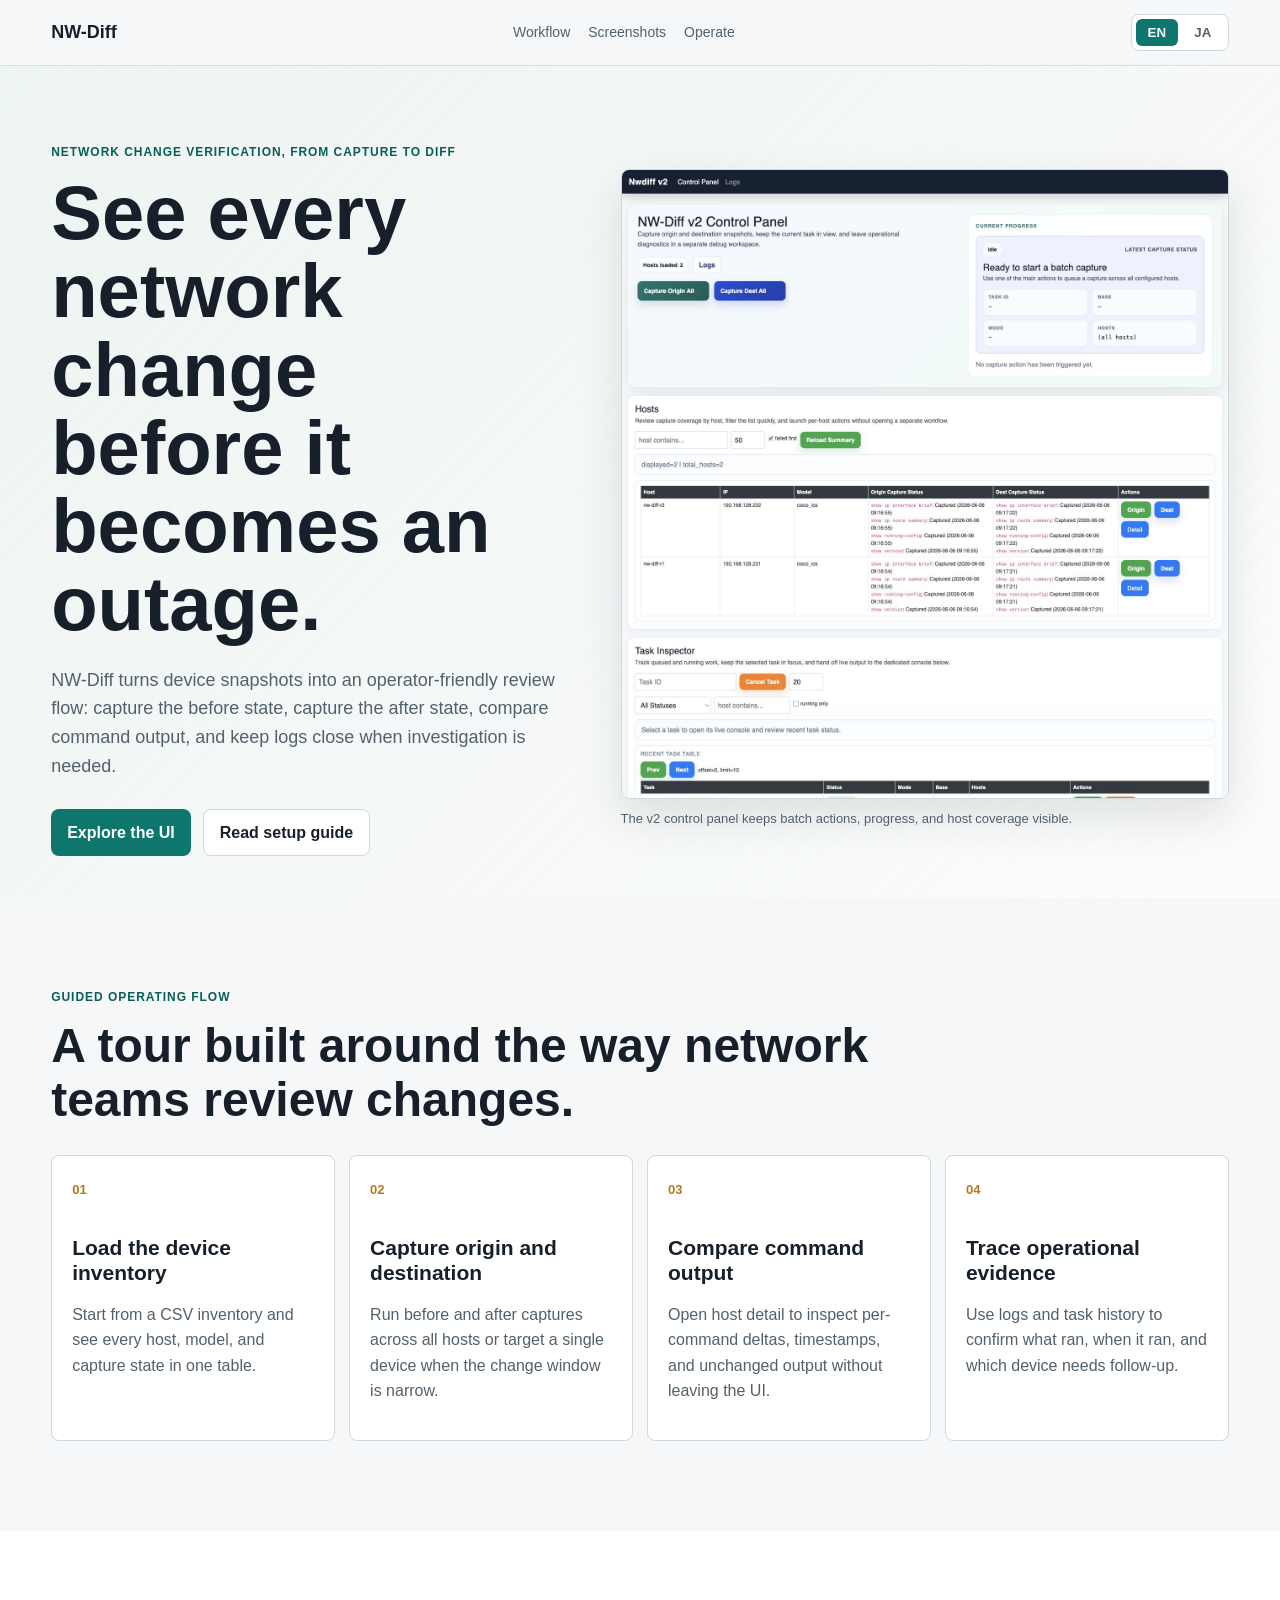
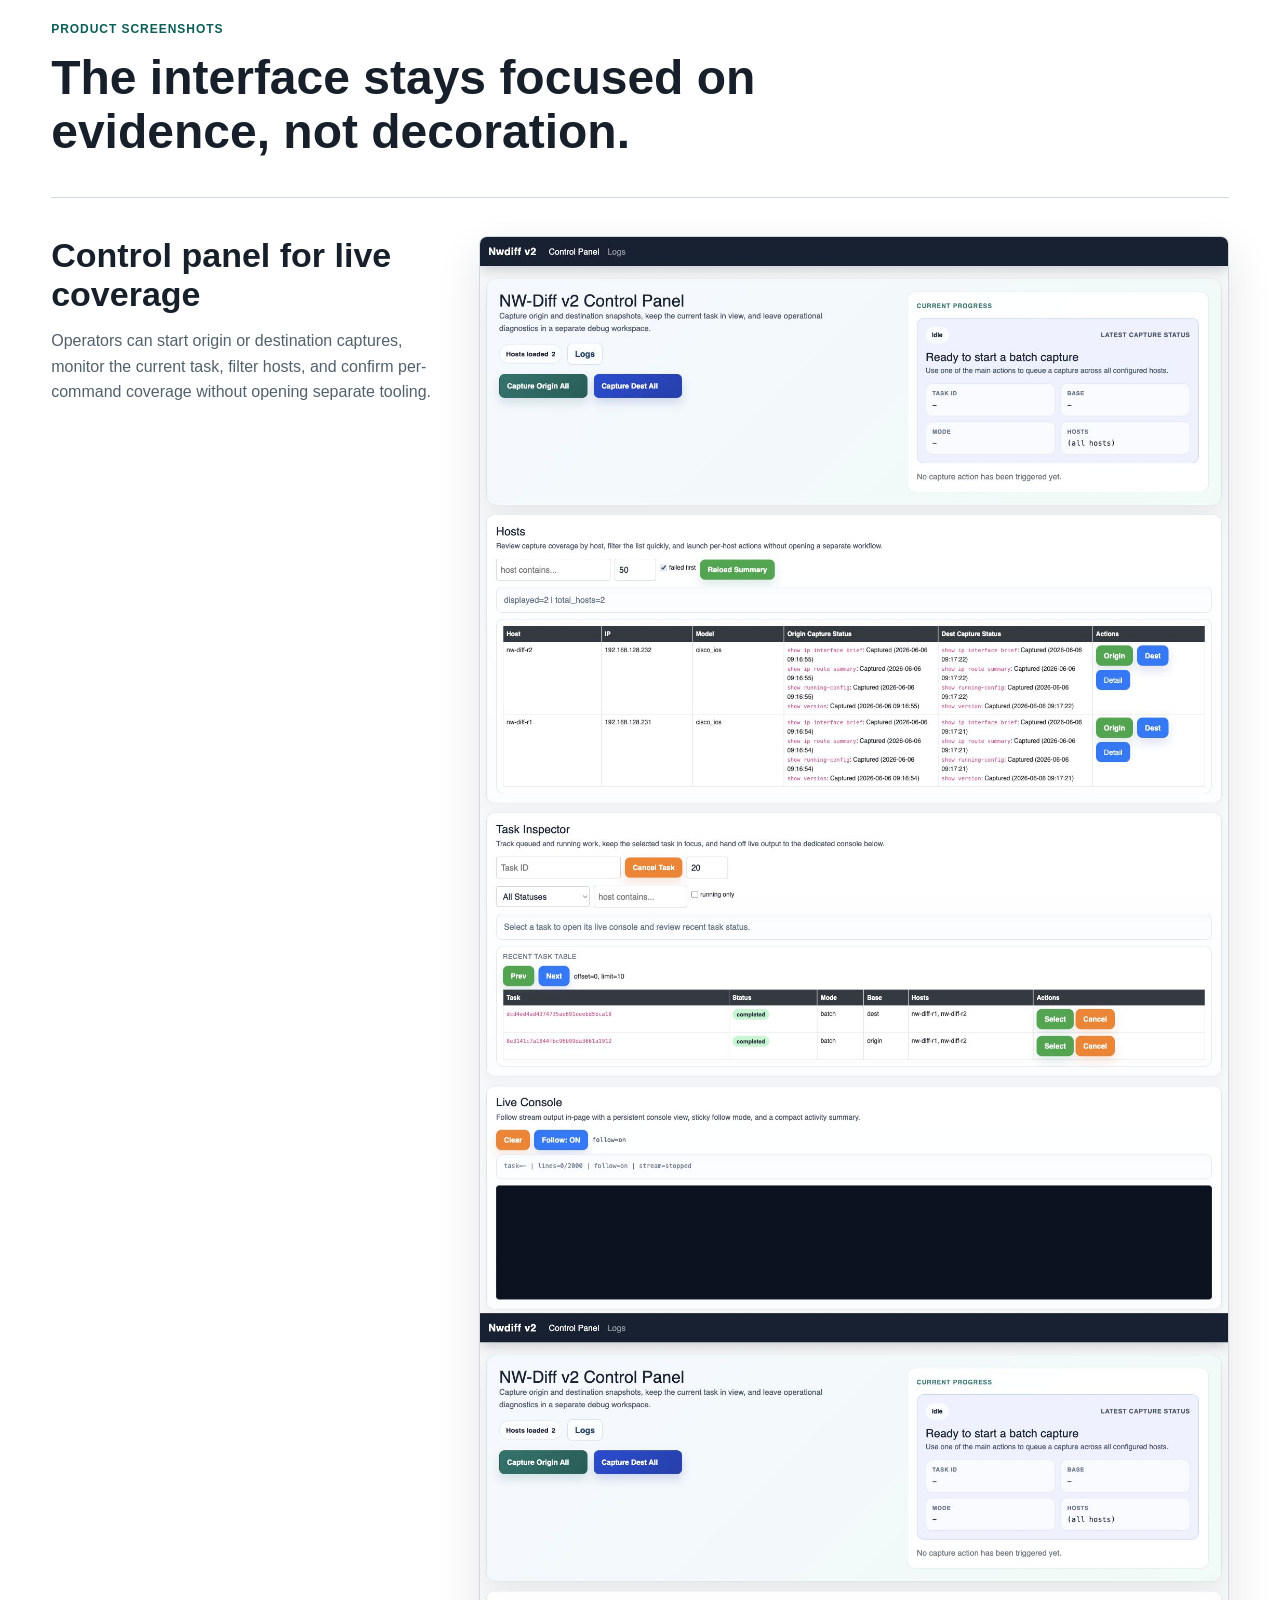
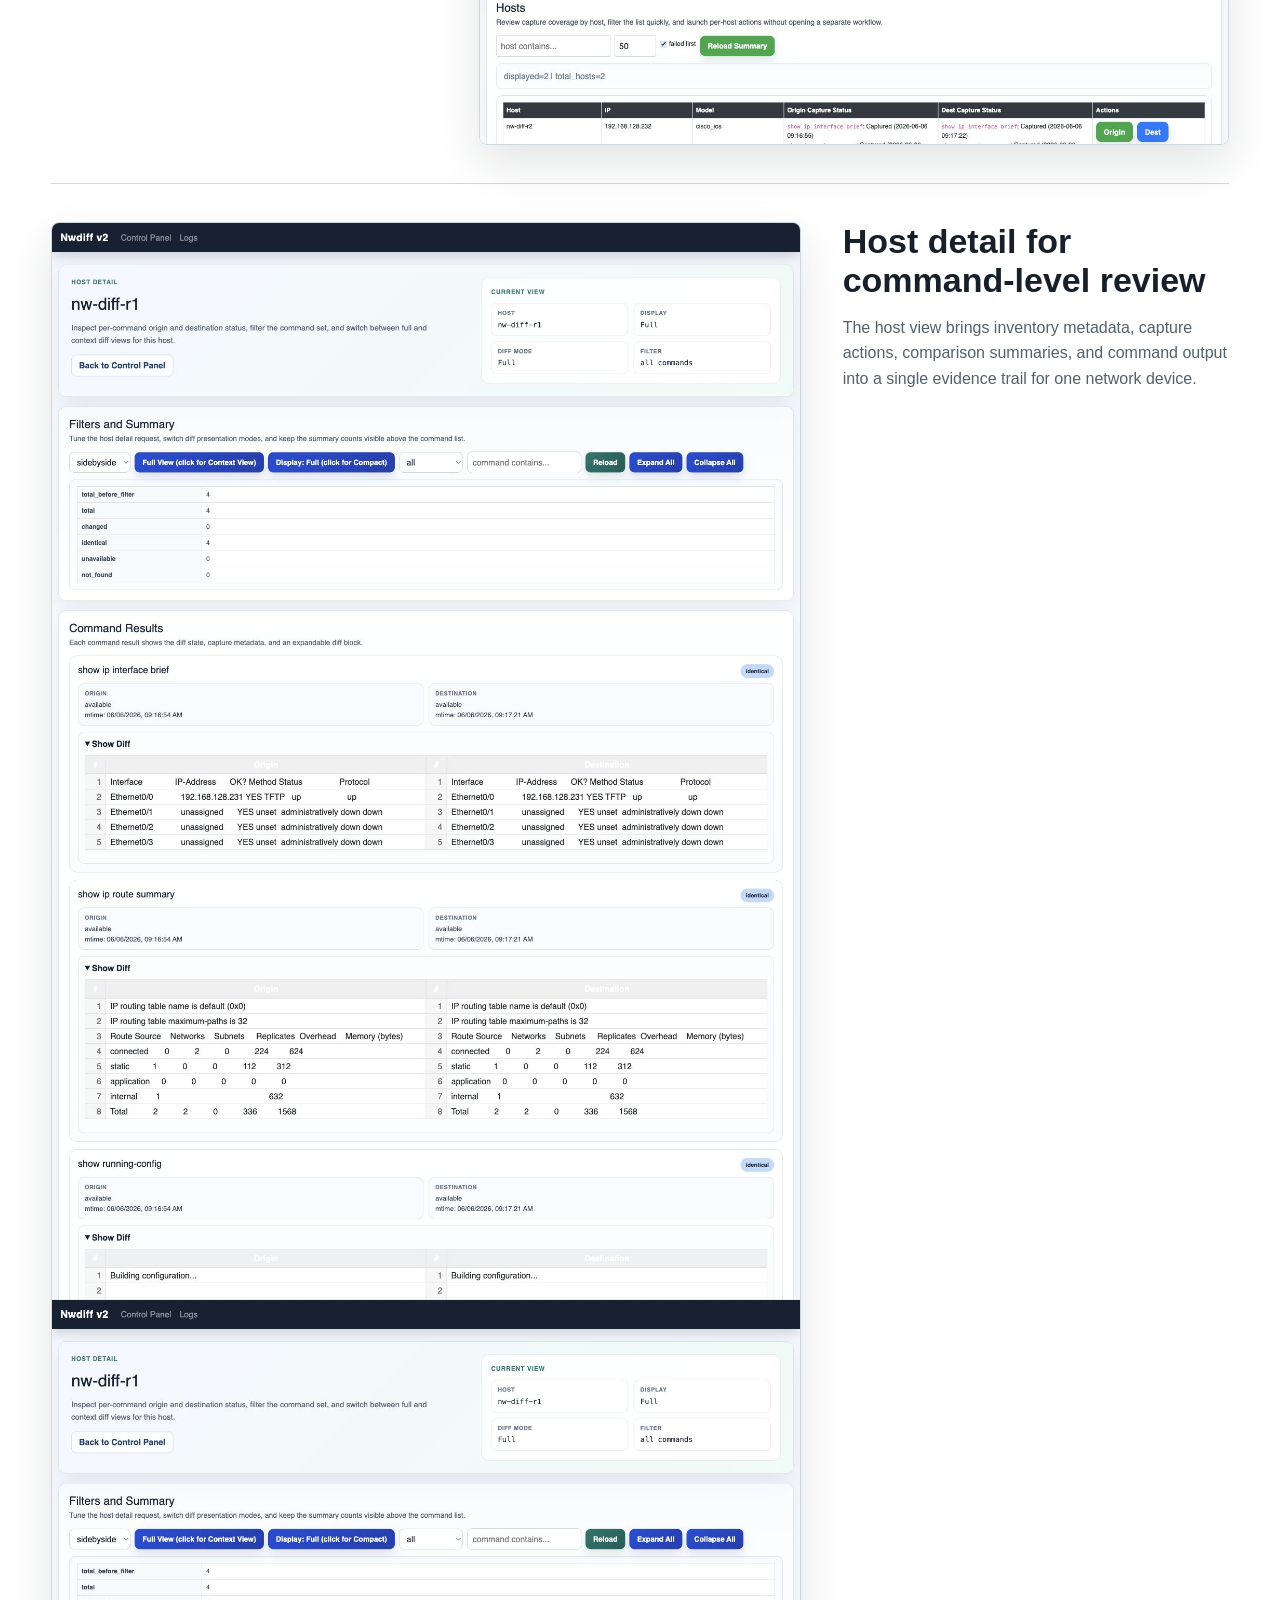
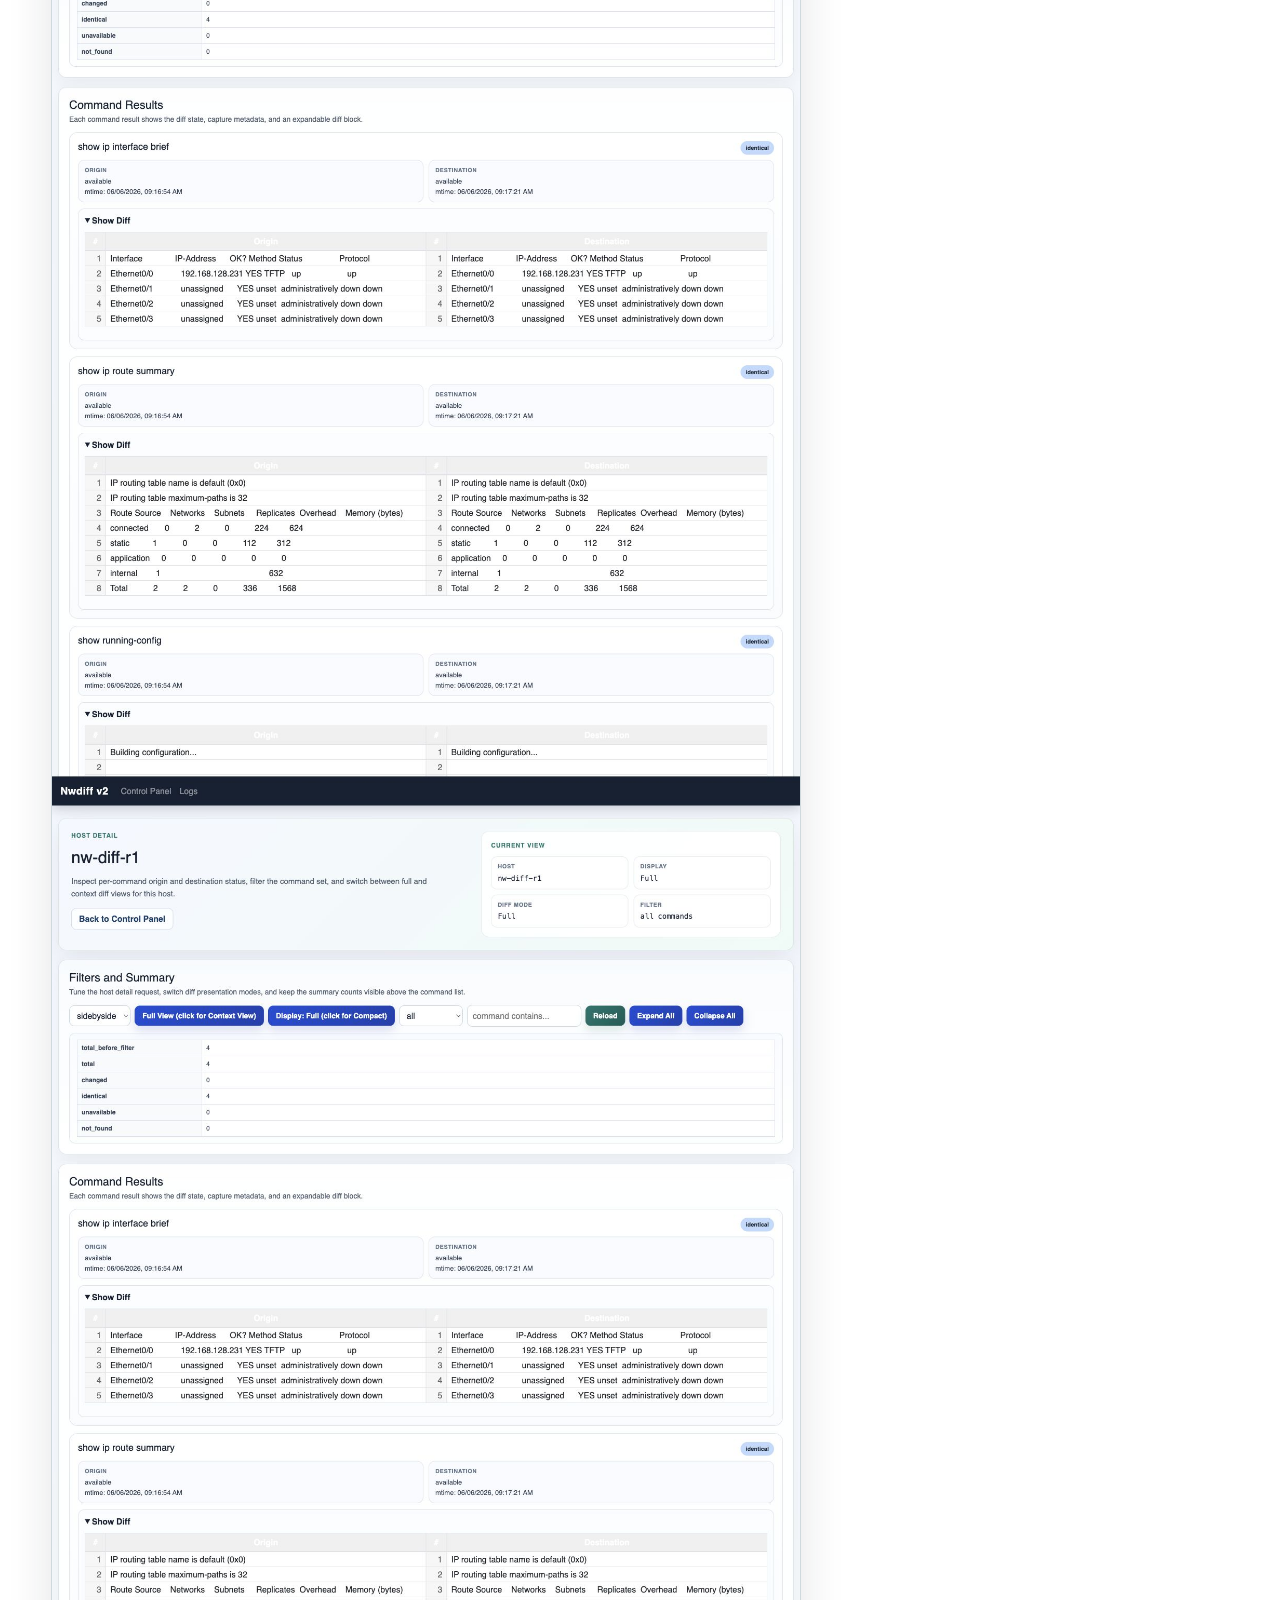
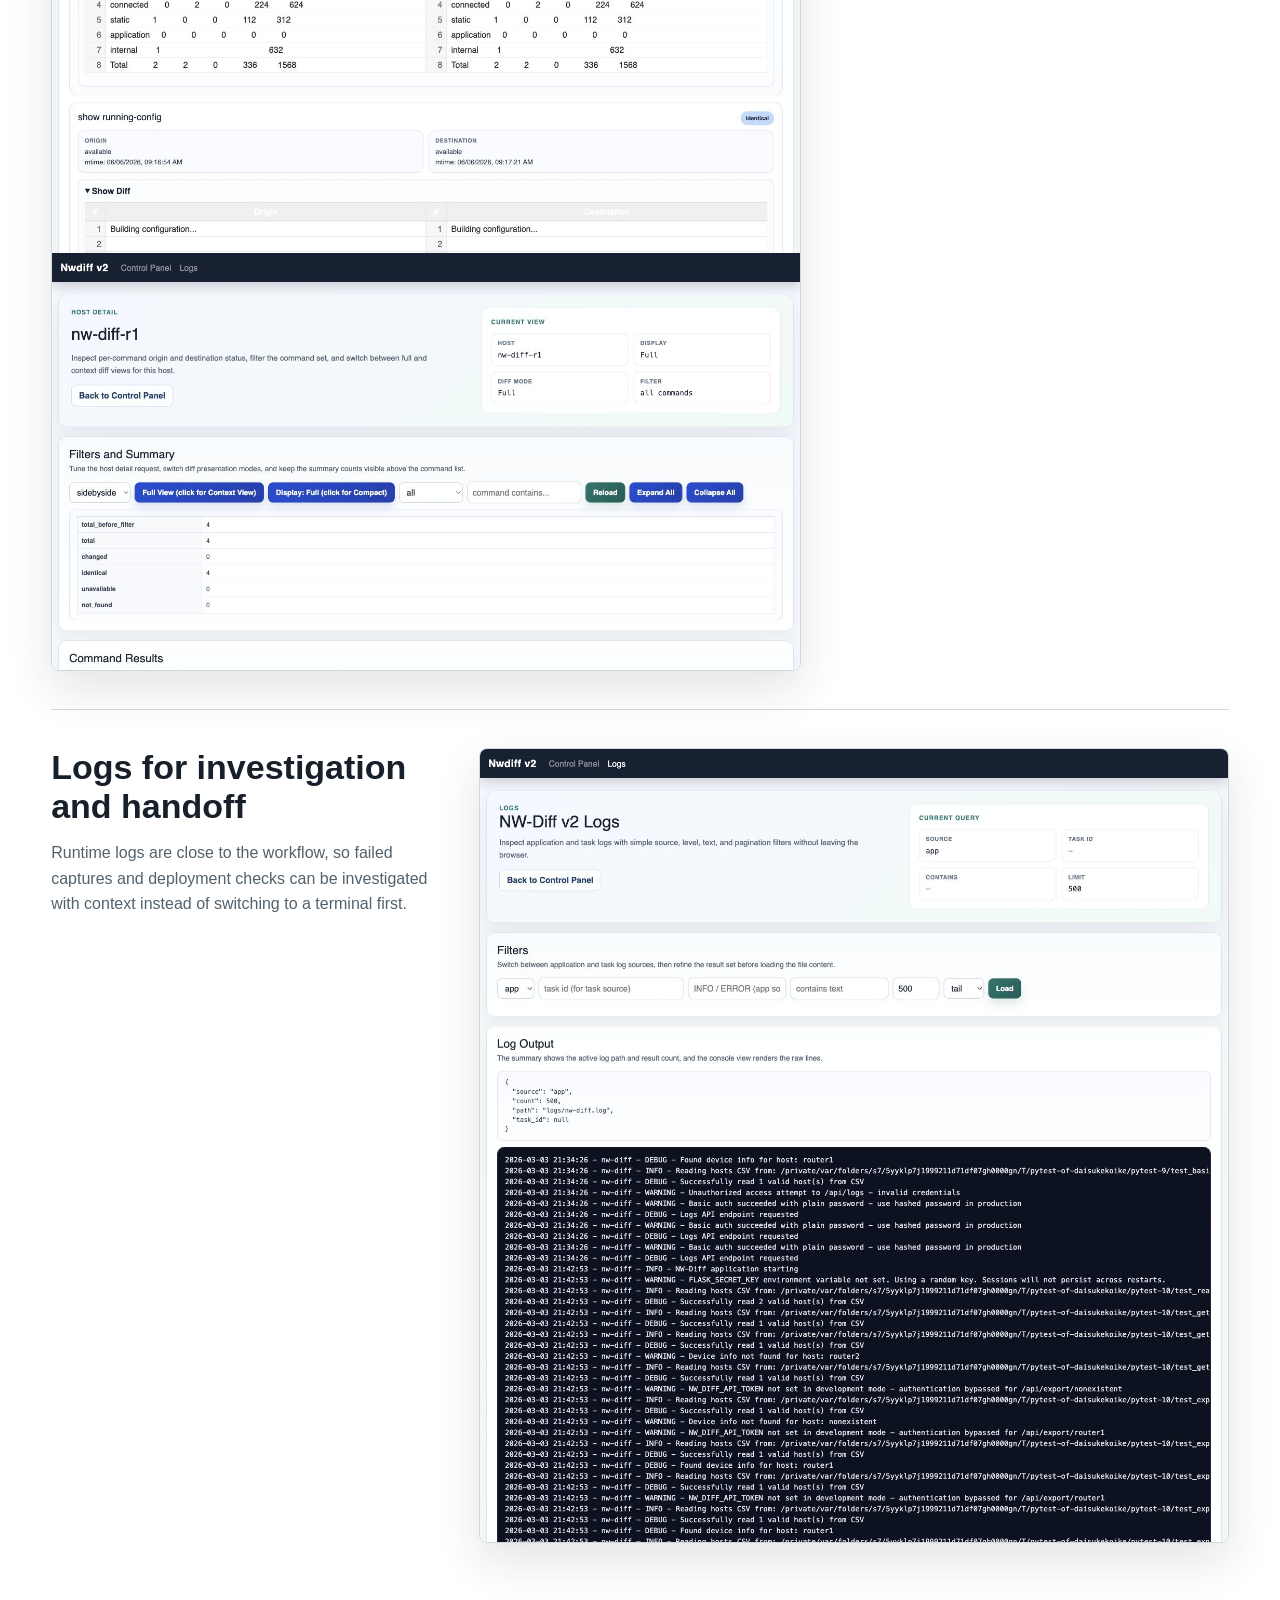
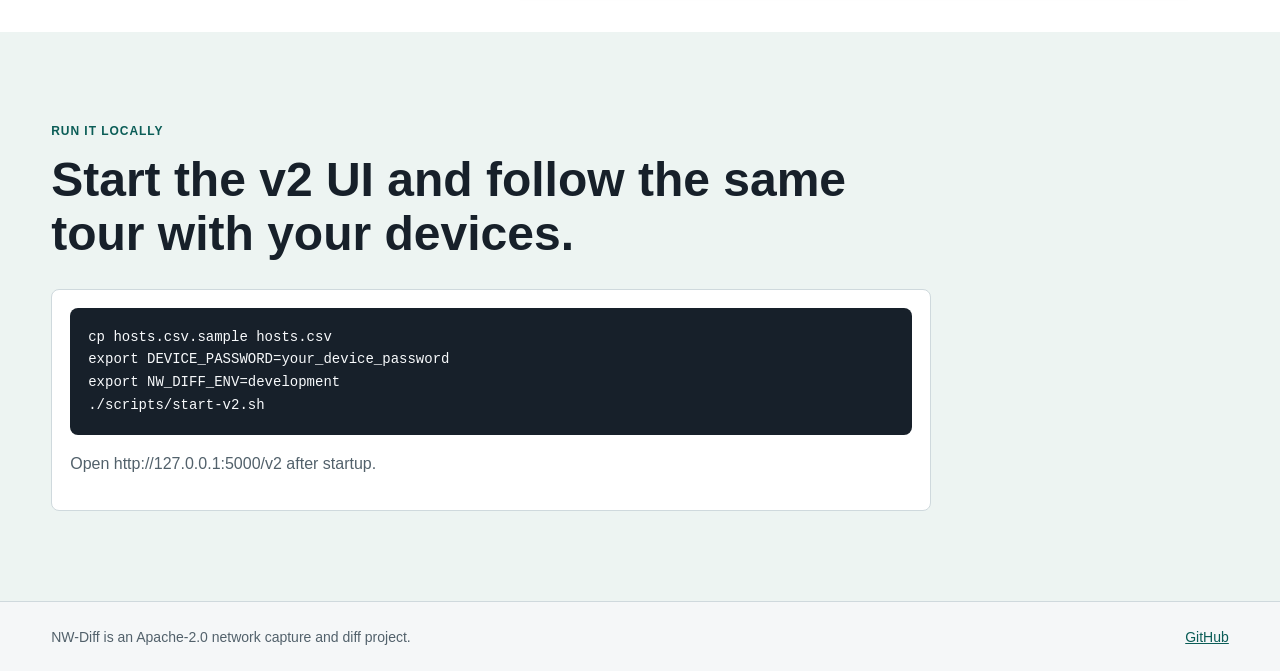
==== docs/tour/index.html @ 6039547b "Add UX tour GitHub Pages site" ====
<!--
Copyright 2026 NW-Diff Contributors
SPDX-License-Identifier: Apache-2.0

Licensed under the Apache License, Version 2.0 (the "License");
you may not use this file except in compliance with the License.
You may obtain a copy of the License at

    http://www.apache.org/licenses/LICENSE-2.0

This file was created or modified with the assistance of an AI (Large Language Model).
Review required for correctness, security, and licensing.
-->
<!doctype html>
<html lang="en">
  <head>
    <meta charset="utf-8" />
    <meta name="viewport" content="width=device-width, initial-scale=1" />
    <title>NW-Diff User Experience Tour</title>
    <meta
      name="description"
      content="A bilingual product tour for NW-Diff, showing capture, comparison, and operational diagnostics through the v2 web UI."
    />
    <link rel="stylesheet" href="./tour.css" />
  </head>
  <body>
    <header class="site-header">
      <a class="brand" href="https://github.com/icecake0141/nw-diff">NW-Diff</a>
      <nav class="nav-links" aria-label="Primary navigation">
        <a href="#workflow" data-i18n="navWorkflow">Workflow</a>
        <a href="#screenshots" data-i18n="navScreenshots">Screenshots</a>
        <a href="#operate" data-i18n="navOperate">Operate</a>
      </nav>
      <div class="lang-toggle" role="group" aria-label="Language">
        <button type="button" class="lang-button active" data-lang="en">EN</button>
        <button type="button" class="lang-button" data-lang="ja">JA</button>
      </div>
    </header>

    <main>
      <section class="hero">
        <div class="hero-copy">
          <p class="eyebrow" data-i18n="heroEyebrow">Network change verification, from capture to diff</p>
          <h1 data-i18n="heroTitle">See every network change before it becomes an outage.</h1>
          <p class="hero-text" data-i18n="heroText">
            NW-Diff turns device snapshots into an operator-friendly review flow: capture the before state,
            capture the after state, compare command output, and keep logs close when investigation is needed.
          </p>
          <div class="hero-actions">
            <a class="primary-action" href="#screenshots" data-i18n="heroPrimary">Explore the UI</a>
            <a class="secondary-action" href="https://github.com/icecake0141/nw-diff#installation" data-i18n="heroSecondary">Read setup guide</a>
          </div>
        </div>
        <figure class="hero-shot">
          <img src="../assets/tour/control-panel.jpg" alt="NW-Diff v2 control panel showing host capture status" />
          <figcaption data-i18n="heroCaption">The v2 control panel keeps batch actions, progress, and host coverage visible.</figcaption>
        </figure>
      </section>

      <section id="workflow" class="workflow">
        <div class="section-heading">
          <p class="eyebrow" data-i18n="workflowEyebrow">Guided operating flow</p>
          <h2 data-i18n="workflowTitle">A tour built around the way network teams review changes.</h2>
        </div>
        <div class="steps" aria-label="NW-Diff workflow">
          <article class="step">
            <span class="step-number">01</span>
            <h3 data-i18n="stepOneTitle">Load the device inventory</h3>
            <p data-i18n="stepOneText">Start from a CSV inventory and see every host, model, and capture state in one table.</p>
          </article>
          <article class="step">
            <span class="step-number">02</span>
            <h3 data-i18n="stepTwoTitle">Capture origin and destination</h3>
            <p data-i18n="stepTwoText">Run before and after captures across all hosts or target a single device when the change window is narrow.</p>
          </article>
          <article class="step">
            <span class="step-number">03</span>
            <h3 data-i18n="stepThreeTitle">Compare command output</h3>
            <p data-i18n="stepThreeText">Open host detail to inspect per-command deltas, timestamps, and unchanged output without leaving the UI.</p>
          </article>
          <article class="step">
            <span class="step-number">04</span>
            <h3 data-i18n="stepFourTitle">Trace operational evidence</h3>
            <p data-i18n="stepFourText">Use logs and task history to confirm what ran, when it ran, and which device needs follow-up.</p>
          </article>
        </div>
      </section>

      <section id="screenshots" class="screenshots">
        <div class="section-heading">
          <p class="eyebrow" data-i18n="screensEyebrow">Product screenshots</p>
          <h2 data-i18n="screensTitle">The interface stays focused on evidence, not decoration.</h2>
        </div>

        <article class="shot-block">
          <div class="shot-copy">
            <h3 data-i18n="controlTitle">Control panel for live coverage</h3>
            <p data-i18n="controlText">
              Operators can start origin or destination captures, monitor the current task, filter hosts, and confirm
              per-command coverage without opening separate tooling.
            </p>
          </div>
          <img src="../assets/tour/control-panel.jpg" alt="Control panel with capture buttons, progress status, and host table" />
        </article>

        <article class="shot-block reverse">
          <div class="shot-copy">
            <h3 data-i18n="detailTitle">Host detail for command-level review</h3>
            <p data-i18n="detailText">
              The host view brings inventory metadata, capture actions, comparison summaries, and command output into
              a single evidence trail for one network device.
            </p>
          </div>
          <img src="../assets/tour/host-detail.jpg" alt="Host detail screen showing device metadata and command comparison results" />
        </article>

        <article class="shot-block">
          <div class="shot-copy">
            <h3 data-i18n="logsTitle">Logs for investigation and handoff</h3>
            <p data-i18n="logsText">
              Runtime logs are close to the workflow, so failed captures and deployment checks can be investigated
              with context instead of switching to a terminal first.
            </p>
          </div>
          <img src="../assets/tour/logs.jpg" alt="NW-Diff logs page showing recent runtime entries" />
        </article>
      </section>

      <section id="operate" class="operate">
        <div class="section-heading">
          <p class="eyebrow" data-i18n="operateEyebrow">Run it locally</p>
          <h2 data-i18n="operateTitle">Start the v2 UI and follow the same tour with your devices.</h2>
        </div>
        <div class="command-panel">
          <pre><code>cp hosts.csv.sample hosts.csv
export DEVICE_PASSWORD=your_device_password
export NW_DIFF_ENV=development
./scripts/start-v2.sh</code></pre>
          <p data-i18n="operateText">Open <a href="http://127.0.0.1:5000/v2">http://127.0.0.1:5000/v2</a> after startup.</p>
        </div>
      </section>
    </main>

    <footer class="footer">
      <span data-i18n="footerText">NW-Diff is an Apache-2.0 network capture and diff project.</span>
      <a href="https://github.com/icecake0141/nw-diff">GitHub</a>
    </footer>

    <script src="./tour.js"></script>
  </body>
</html>
---- docs/tour/tour.css ----
/*
 * Copyright 2026 NW-Diff Contributors
 * SPDX-License-Identifier: Apache-2.0
 *
 * Licensed under the Apache License, Version 2.0 (the "License");
 * you may not use this file except in compliance with the License.
 * You may obtain a copy of the License at
 *
 *     http://www.apache.org/licenses/LICENSE-2.0
 *
 * This file was created or modified with the assistance of an AI (Large Language Model).
 * Review required for correctness, security, and licensing.
 */

:root {
  color-scheme: light;
  --bg: #f5f7f8;
  --surface: #ffffff;
  --surface-soft: #edf4f2;
  --ink: #17202a;
  --muted: #52616b;
  --line: #cfd9dd;
  --accent: #0f766e;
  --accent-dark: #0b5d57;
  --gold: #b7791f;
  --shadow: 0 18px 45px rgba(23, 32, 42, 0.12);
}

* {
  box-sizing: border-box;
}

body {
  margin: 0;
  background: var(--bg);
  color: var(--ink);
  font-family: Inter, "Segoe UI", Helvetica, Arial, sans-serif;
  line-height: 1.6;
}

a {
  color: var(--accent-dark);
}

.site-header {
  position: sticky;
  top: 0;
  z-index: 10;
  display: flex;
  align-items: center;
  justify-content: space-between;
  gap: 20px;
  padding: 14px clamp(18px, 4vw, 56px);
  border-bottom: 1px solid rgba(207, 217, 221, 0.8);
  background: rgba(245, 247, 248, 0.94);
  backdrop-filter: blur(14px);
}

.brand {
  color: var(--ink);
  font-size: 18px;
  font-weight: 800;
  text-decoration: none;
}

.nav-links {
  display: flex;
  gap: 18px;
  font-size: 14px;
}

.nav-links a {
  color: var(--muted);
  text-decoration: none;
}

.nav-links a:hover {
  color: var(--accent-dark);
}

.lang-toggle {
  display: inline-flex;
  gap: 4px;
  padding: 4px;
  border: 1px solid var(--line);
  border-radius: 8px;
  background: var(--surface);
}

.lang-button {
  min-width: 42px;
  border: 0;
  border-radius: 6px;
  padding: 6px 9px;
  background: transparent;
  color: var(--muted);
  cursor: pointer;
  font-weight: 700;
}

.lang-button.active {
  background: var(--accent);
  color: #ffffff;
}

main {
  overflow: hidden;
}

.hero {
  display: grid;
  grid-template-columns: minmax(0, 0.92fr) minmax(360px, 1.08fr);
  gap: clamp(24px, 4vw, 54px);
  align-items: center;
  min-height: calc(100svh - 76px);
  padding: clamp(36px, 6vw, 86px) clamp(18px, 4vw, 56px) 42px;
  background:
    linear-gradient(135deg, rgba(237, 244, 242, 0.95), rgba(255, 255, 255, 0.66)),
    #f5f7f8;
}

.hero h1 {
  max-width: 780px;
  margin: 0;
  font-size: clamp(42px, 6vw, 76px);
  line-height: 1.03;
  letter-spacing: 0;
}

.eyebrow {
  margin: 0 0 12px;
  color: var(--accent-dark);
  font-size: 12px;
  font-weight: 800;
  letter-spacing: 0.08em;
  text-transform: uppercase;
}

.hero-text {
  max-width: 680px;
  margin: 22px 0 0;
  color: var(--muted);
  font-size: 18px;
}

.hero-actions {
  display: flex;
  flex-wrap: wrap;
  gap: 12px;
  margin-top: 28px;
}

.primary-action,
.secondary-action {
  display: inline-flex;
  align-items: center;
  justify-content: center;
  min-height: 44px;
  border-radius: 8px;
  padding: 10px 16px;
  font-weight: 800;
  text-decoration: none;
}

.primary-action {
  background: var(--accent);
  color: #ffffff;
}

.secondary-action {
  border: 1px solid var(--line);
  background: #ffffff;
  color: var(--ink);
}

.hero-shot {
  margin: 0;
}

.hero-shot img,
.shot-block img {
  display: block;
  width: 100%;
  border: 1px solid var(--line);
  border-radius: 8px;
  box-shadow: var(--shadow);
}

.hero-shot img {
  max-height: 70svh;
  object-fit: cover;
  object-position: top left;
}

figcaption {
  margin-top: 10px;
  color: var(--muted);
  font-size: 13px;
}

.workflow,
.screenshots,
.operate {
  padding: clamp(48px, 7vw, 92px) clamp(18px, 4vw, 56px);
}

.section-heading {
  max-width: 860px;
  margin-bottom: 28px;
}

.section-heading h2 {
  margin: 0;
  font-size: clamp(30px, 4vw, 48px);
  line-height: 1.12;
  letter-spacing: 0;
}

.steps {
  display: grid;
  grid-template-columns: repeat(4, minmax(0, 1fr));
  gap: 14px;
}

.step {
  min-height: 230px;
  border: 1px solid var(--line);
  border-radius: 8px;
  padding: 20px;
  background: var(--surface);
}

.step-number {
  color: var(--gold);
  font-size: 13px;
  font-weight: 900;
}

.step h3 {
  margin: 34px 0 10px;
  font-size: 21px;
  line-height: 1.2;
}

.step p,
.shot-copy p,
.command-panel p {
  color: var(--muted);
}

.screenshots {
  background: #ffffff;
}

.shot-block {
  display: grid;
  grid-template-columns: minmax(240px, 0.34fr) minmax(0, 0.66fr);
  gap: clamp(20px, 4vw, 42px);
  align-items: start;
  margin-top: 38px;
  padding-top: 38px;
  border-top: 1px solid var(--line);
}

.shot-block.reverse {
  grid-template-columns: minmax(0, 0.66fr) minmax(240px, 0.34fr);
}

.shot-block.reverse .shot-copy {
  order: 2;
}

.shot-copy {
  position: sticky;
  top: 92px;
}

.shot-copy h3 {
  margin: 0;
  font-size: clamp(24px, 3vw, 34px);
  line-height: 1.15;
}

.shot-copy p {
  margin: 14px 0 0;
  font-size: 16px;
}

.operate {
  background: var(--surface-soft);
}

.command-panel {
  max-width: 880px;
  border: 1px solid var(--line);
  border-radius: 8px;
  padding: 18px;
  background: var(--surface);
}

pre {
  overflow-x: auto;
  margin: 0;
  border-radius: 8px;
  padding: 18px;
  background: #17202a;
  color: #f8fafc;
}

code {
  font-family: Menlo, Monaco, Consolas, "Liberation Mono", monospace;
  font-size: 14px;
}

.footer {
  display: flex;
  justify-content: space-between;
  gap: 16px;
  padding: 24px clamp(18px, 4vw, 56px);
  border-top: 1px solid var(--line);
  color: var(--muted);
  font-size: 14px;
}

@media (max-width: 980px) {
  .nav-links {
    display: none;
  }

  .hero,
  .shot-block,
  .shot-block.reverse {
    grid-template-columns: 1fr;
  }

  .hero {
    min-height: auto;
  }

  .shot-block.reverse .shot-copy {
    order: 0;
  }

  .shot-copy {
    position: static;
  }

  .steps {
    grid-template-columns: repeat(2, minmax(0, 1fr));
  }
}

@media (max-width: 620px) {
  .site-header {
    align-items: flex-start;
  }

  .steps {
    grid-template-columns: 1fr;
  }

  .hero h1 {
    font-size: 40px;
  }

  .footer {
    flex-direction: column;
  }
}
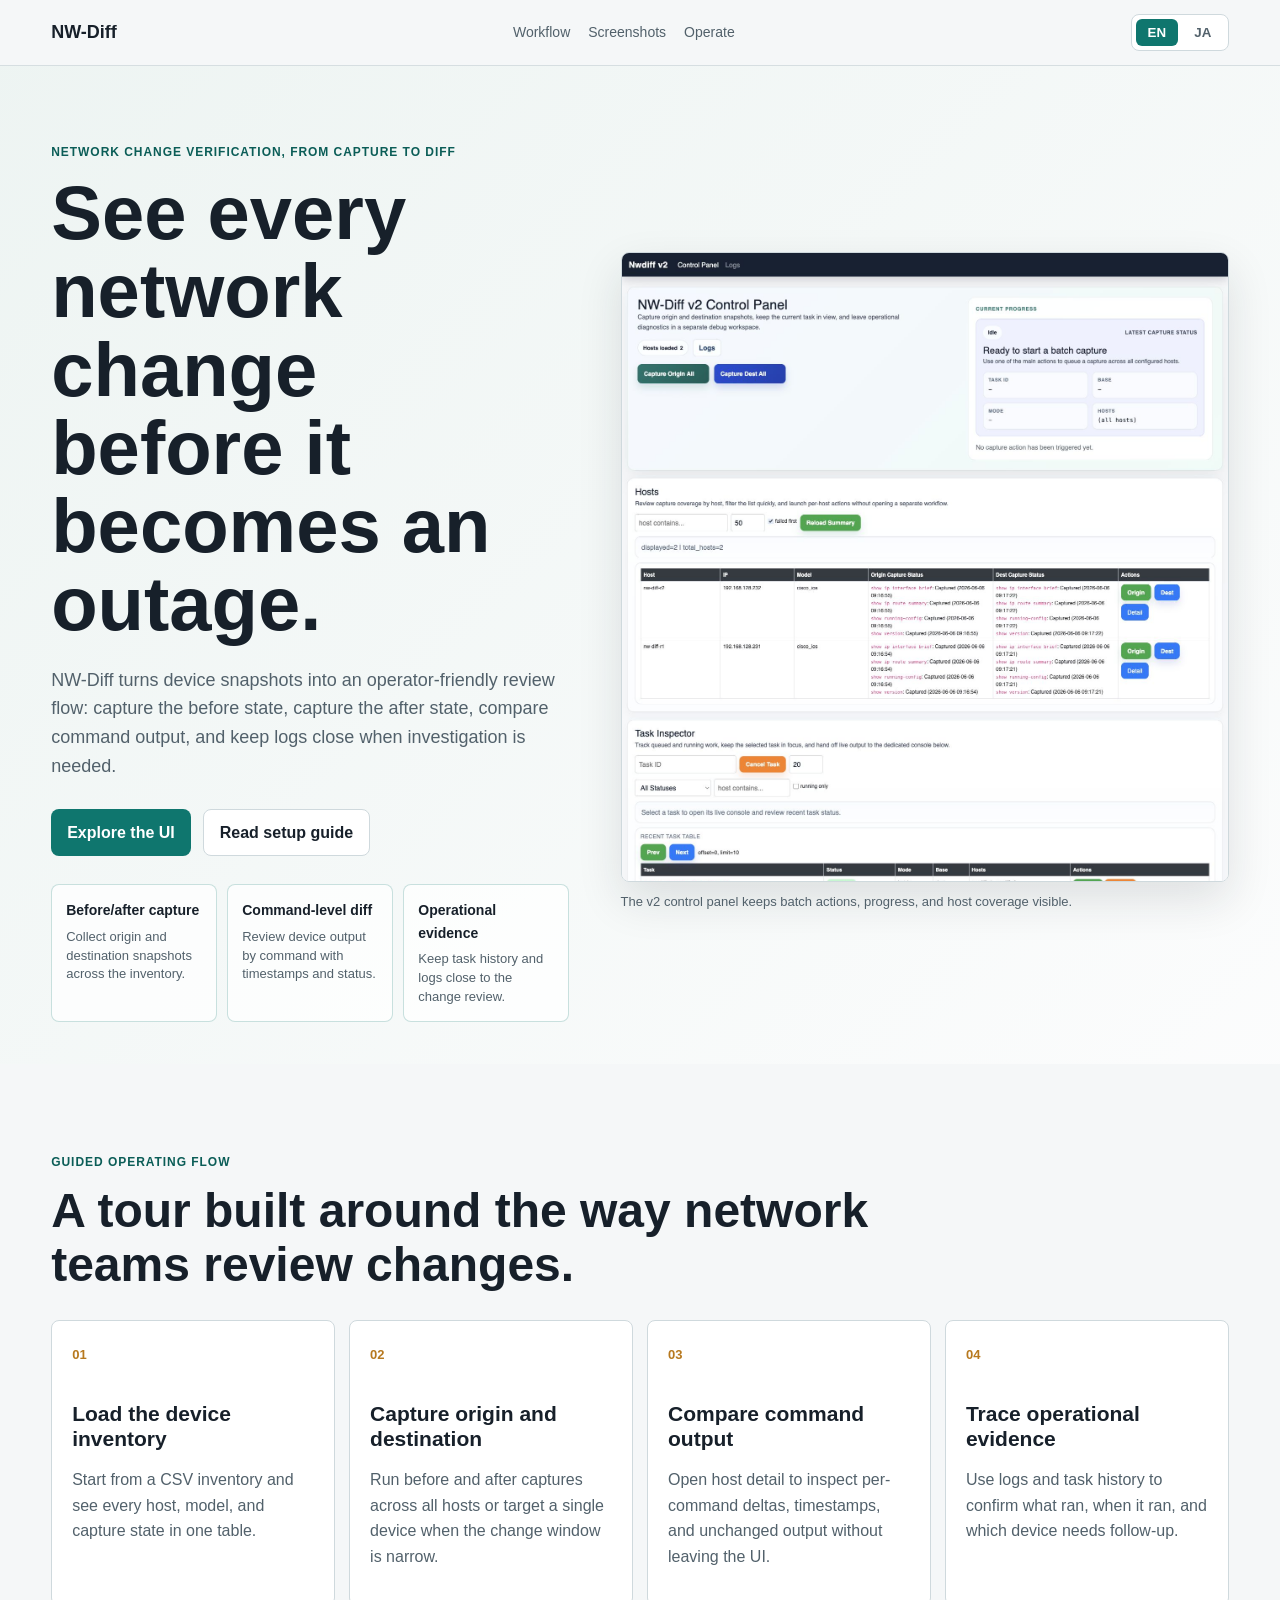
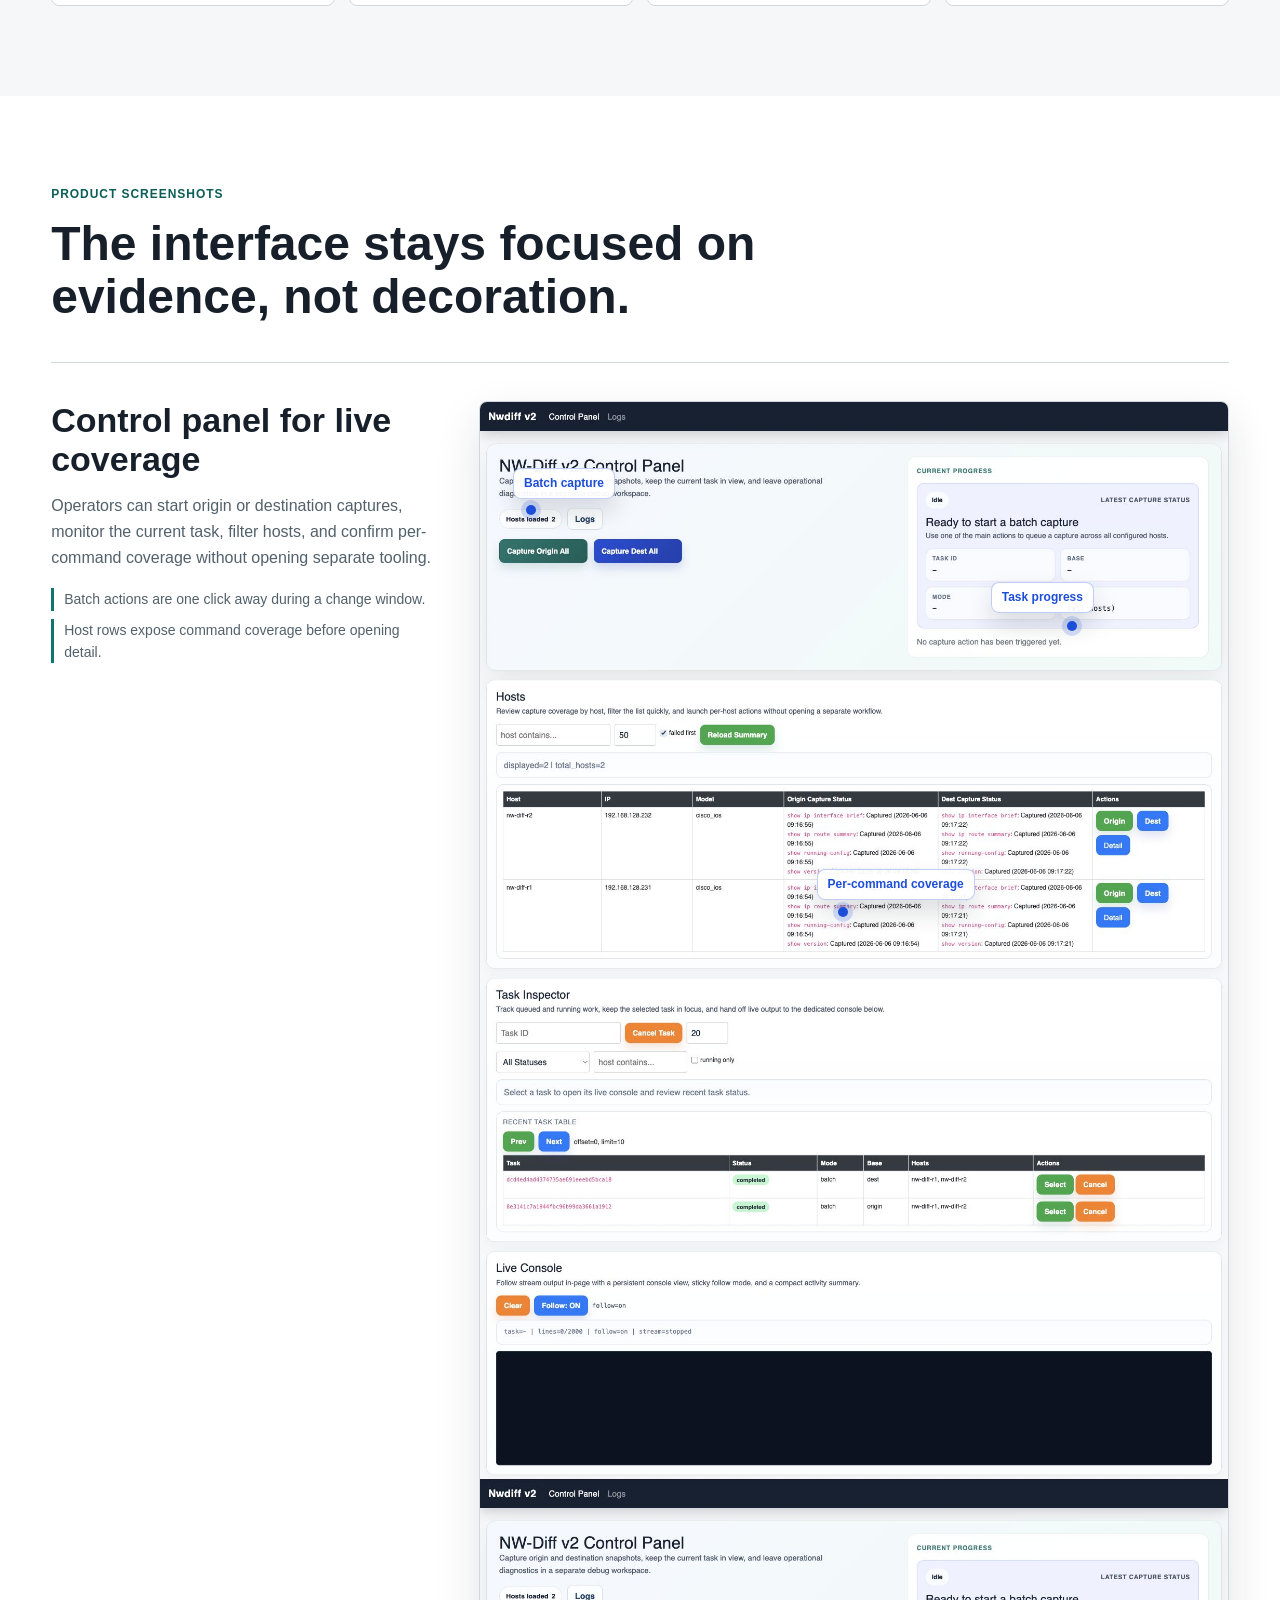
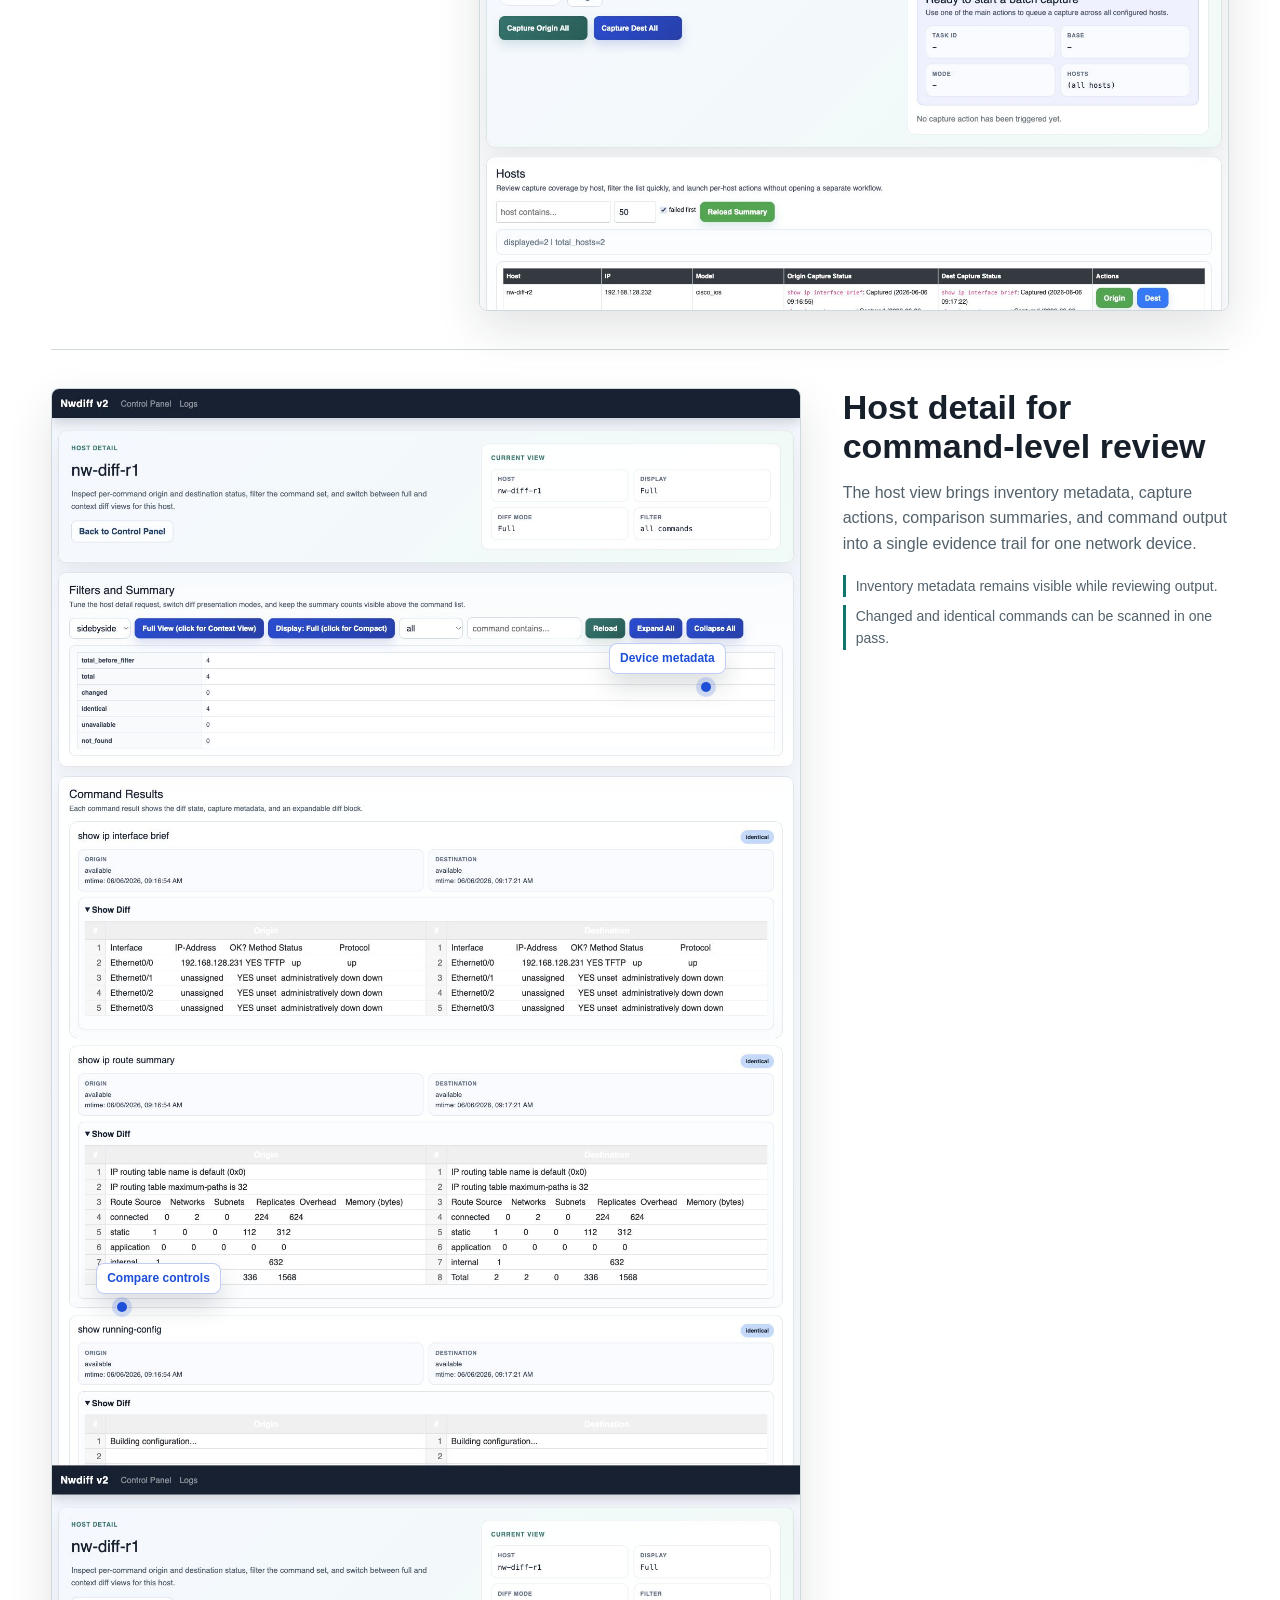
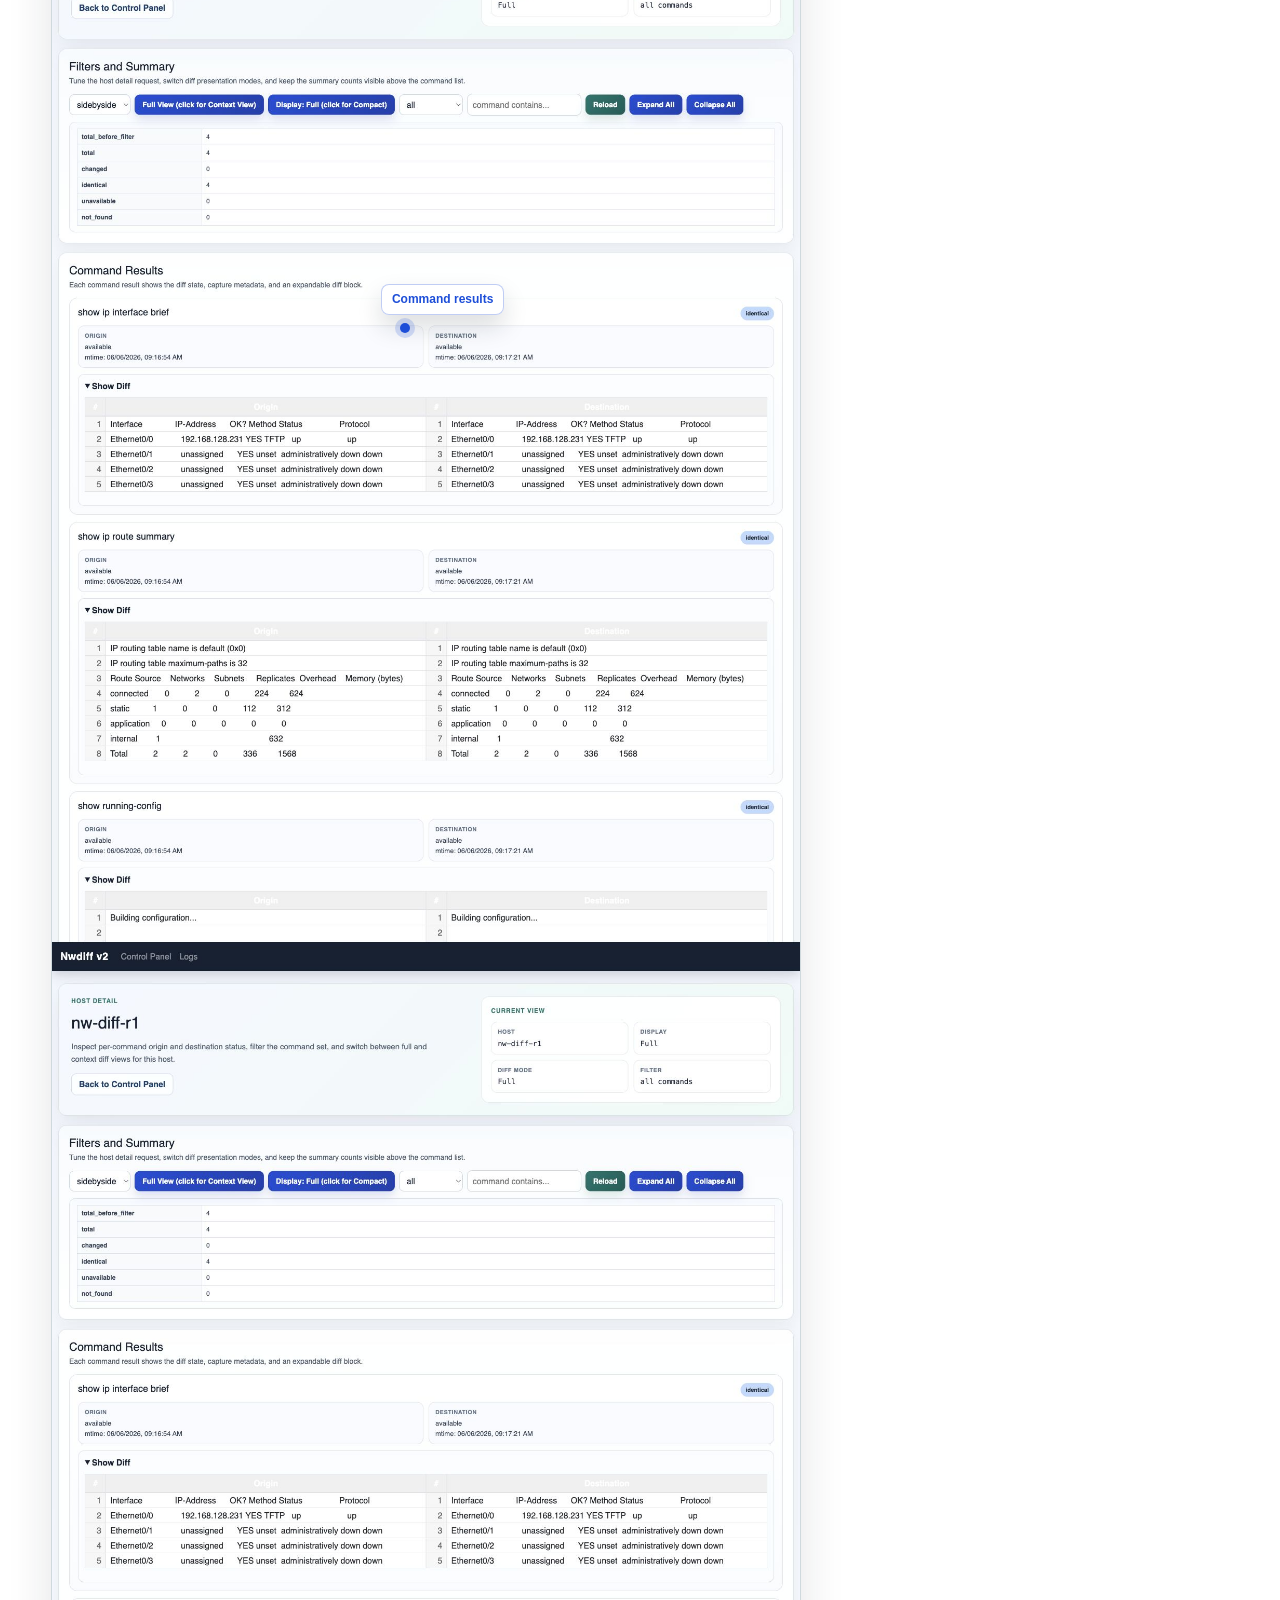
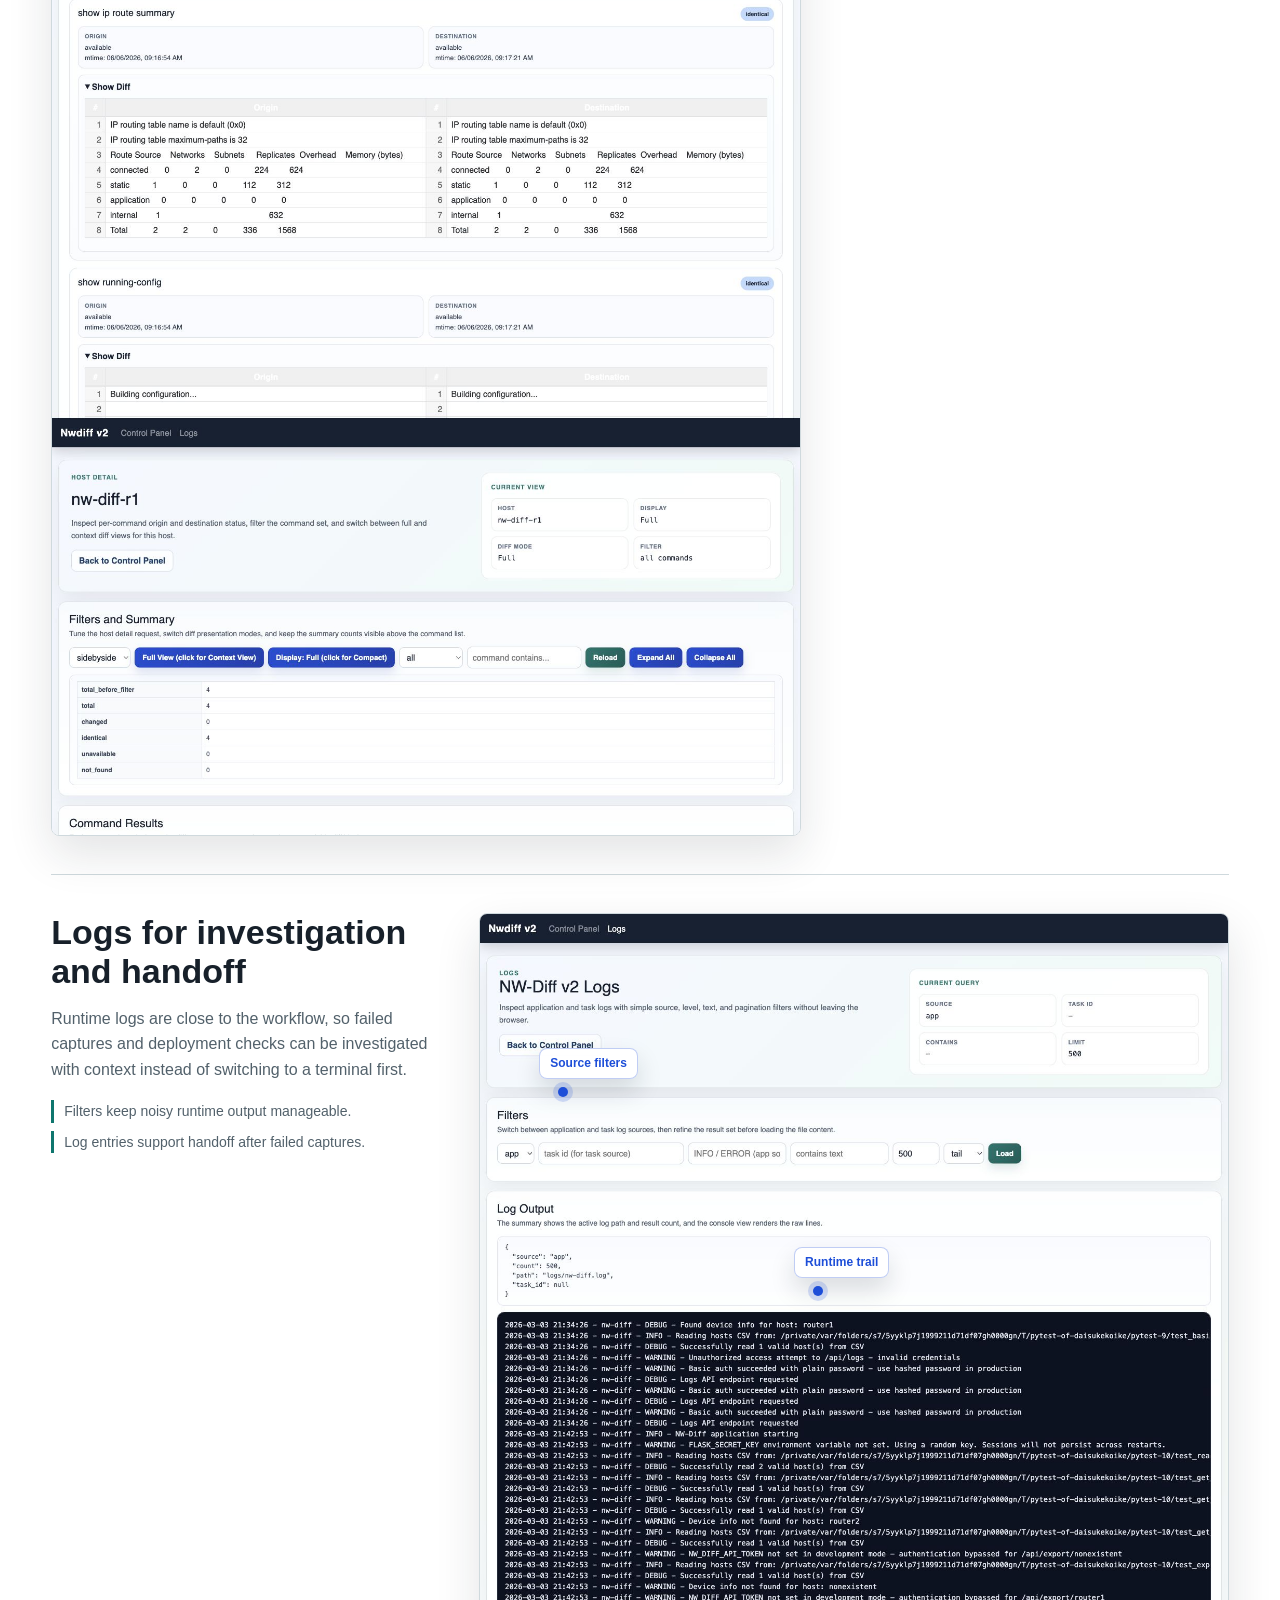
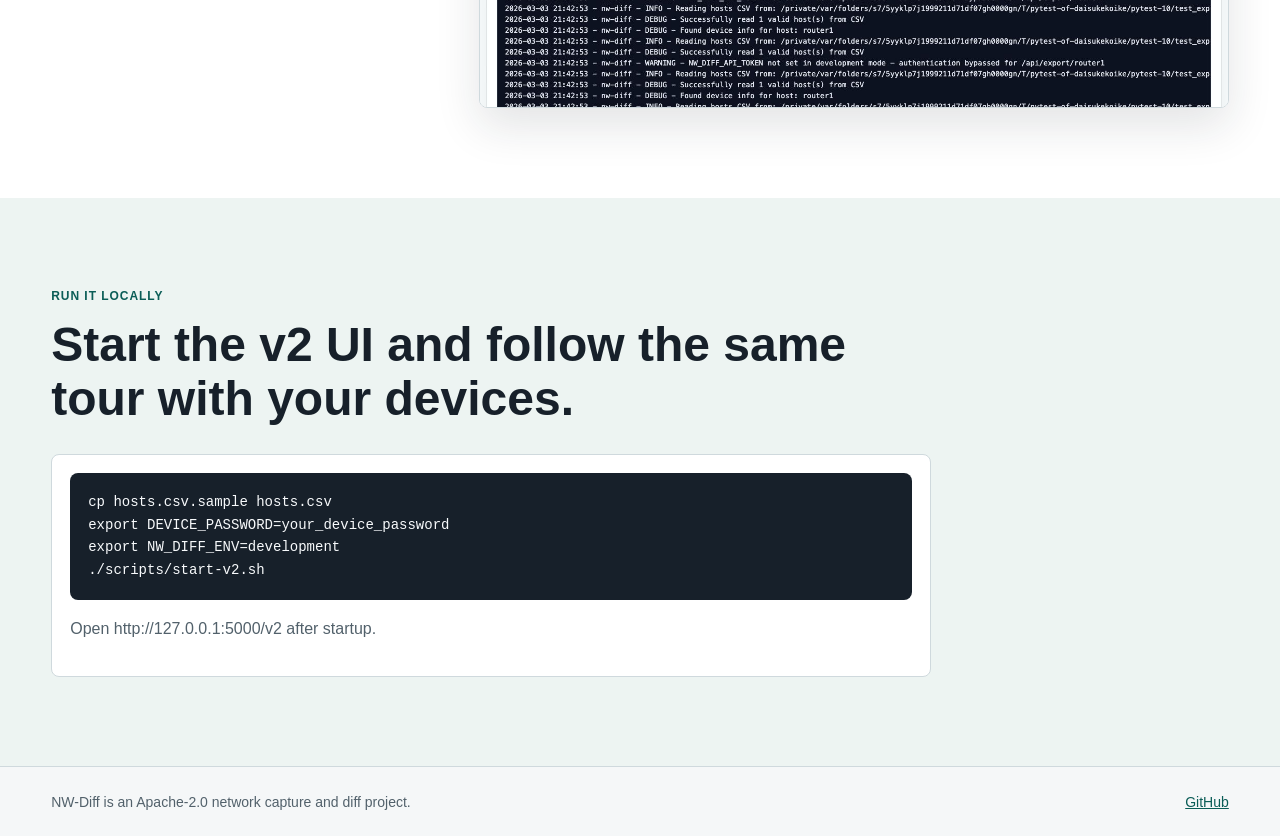
==== commit 0163c1a0: "Improve UX tour presentation" ====
--- a/docs/tour/index.html
+++ b/docs/tour/index.html
@@ -21,6 +21,15 @@
       name="description"
       content="A bilingual product tour for NW-Diff, showing capture, comparison, and operational diagnostics through the v2 web UI."
     />
+    <meta property="og:title" content="NW-Diff User Experience Tour" />
+    <meta
+      property="og:description"
+      content="Capture before and after network states, compare command output, and keep operational evidence in one workflow."
+    />
+    <meta property="og:image" content="https://icecake0141.github.io/nw-diff/assets/tour/control-panel.jpg" />
+    <meta property="og:url" content="https://icecake0141.github.io/nw-diff/tour/" />
+    <meta property="og:type" content="website" />
+    <meta name="twitter:card" content="summary_large_image" />
     <link rel="stylesheet" href="./tour.css" />
   </head>
   <body>
@@ -50,6 +59,20 @@
             <a class="primary-action" href="#screenshots" data-i18n="heroPrimary">Explore the UI</a>
             <a class="secondary-action" href="https://github.com/icecake0141/nw-diff#installation" data-i18n="heroSecondary">Read setup guide</a>
           </div>
+          <div class="value-strip" aria-label="NW-Diff value summary">
+            <article>
+              <strong data-i18n="valueOneTitle">Before/after capture</strong>
+              <span data-i18n="valueOneText">Collect origin and destination snapshots across the inventory.</span>
+            </article>
+            <article>
+              <strong data-i18n="valueTwoTitle">Command-level diff</strong>
+              <span data-i18n="valueTwoText">Review device output by command with timestamps and status.</span>
+            </article>
+            <article>
+              <strong data-i18n="valueThreeTitle">Operational evidence</strong>
+              <span data-i18n="valueThreeText">Keep task history and logs close to the change review.</span>
+            </article>
+          </div>
         </div>
         <figure class="hero-shot">
           <img src="../assets/tour/control-panel.jpg" alt="NW-Diff v2 control panel showing host capture status" />
@@ -99,8 +122,17 @@
               Operators can start origin or destination captures, monitor the current task, filter hosts, and confirm
               per-command coverage without opening separate tooling.
             </p>
-          </div>
-          <img src="../assets/tour/control-panel.jpg" alt="Control panel with capture buttons, progress status, and host table" />
+            <ul class="callout-list">
+              <li data-i18n="controlCalloutOne">Batch actions are one click away during a change window.</li>
+              <li data-i18n="controlCalloutTwo">Host rows expose command coverage before opening detail.</li>
+            </ul>
+          </div>
+          <div class="annotated-shot">
+            <img src="../assets/tour/control-panel.jpg" alt="Control panel with capture buttons, progress status, and host table" />
+            <span class="annotation control-a" data-i18n="annotateBatch">Batch capture</span>
+            <span class="annotation control-b" data-i18n="annotateProgress">Task progress</span>
+            <span class="annotation control-c" data-i18n="annotateCoverage">Per-command coverage</span>
+          </div>
         </article>
 
         <article class="shot-block reverse">
@@ -110,8 +142,17 @@
               The host view brings inventory metadata, capture actions, comparison summaries, and command output into
               a single evidence trail for one network device.
             </p>
-          </div>
-          <img src="../assets/tour/host-detail.jpg" alt="Host detail screen showing device metadata and command comparison results" />
+            <ul class="callout-list">
+              <li data-i18n="detailCalloutOne">Inventory metadata remains visible while reviewing output.</li>
+              <li data-i18n="detailCalloutTwo">Changed and identical commands can be scanned in one pass.</li>
+            </ul>
+          </div>
+          <div class="annotated-shot">
+            <img src="../assets/tour/host-detail.jpg" alt="Host detail screen showing device metadata and command comparison results" />
+            <span class="annotation detail-a" data-i18n="annotateMetadata">Device metadata</span>
+            <span class="annotation detail-b" data-i18n="annotateCompare">Compare controls</span>
+            <span class="annotation detail-c" data-i18n="annotateResults">Command results</span>
+          </div>
         </article>
 
         <article class="shot-block">
@@ -121,8 +162,16 @@
               Runtime logs are close to the workflow, so failed captures and deployment checks can be investigated
               with context instead of switching to a terminal first.
             </p>
-          </div>
-          <img src="../assets/tour/logs.jpg" alt="NW-Diff logs page showing recent runtime entries" />
+            <ul class="callout-list">
+              <li data-i18n="logsCalloutOne">Filters keep noisy runtime output manageable.</li>
+              <li data-i18n="logsCalloutTwo">Log entries support handoff after failed captures.</li>
+            </ul>
+          </div>
+          <div class="annotated-shot">
+            <img src="../assets/tour/logs.jpg" alt="NW-Diff logs page showing recent runtime entries" />
+            <span class="annotation logs-a" data-i18n="annotateFilters">Source filters</span>
+            <span class="annotation logs-b" data-i18n="annotateRuntime">Runtime trail</span>
+          </div>
         </article>
       </section>
 
--- a/docs/tour/tour.css
+++ b/docs/tour/tour.css
@@ -23,6 +23,7 @@
   --accent: #0f766e;
   --accent-dark: #0b5d57;
   --gold: #b7791f;
+  --blue: #1d4ed8;
   --shadow: 0 18px 45px rgba(23, 32, 42, 0.12);
 }
 
@@ -143,6 +144,37 @@
   font-size: 18px;
 }
 
+.value-strip {
+  display: grid;
+  grid-template-columns: repeat(3, minmax(0, 1fr));
+  gap: 10px;
+  margin-top: 28px;
+}
+
+.value-strip article {
+  border: 1px solid rgba(15, 118, 110, 0.22);
+  border-radius: 8px;
+  padding: 14px;
+  background: rgba(255, 255, 255, 0.72);
+}
+
+.value-strip strong,
+.value-strip span {
+  display: block;
+}
+
+.value-strip strong {
+  margin-bottom: 6px;
+  color: var(--ink);
+  font-size: 14px;
+}
+
+.value-strip span {
+  color: var(--muted);
+  font-size: 13px;
+  line-height: 1.45;
+}
+
 .hero-actions {
   display: flex;
   flex-wrap: wrap;
@@ -178,7 +210,7 @@
 }
 
 .hero-shot img,
-.shot-block img {
+.annotated-shot img {
   display: block;
   width: 100%;
   border: 1px solid var(--line);
@@ -286,6 +318,129 @@
   font-size: 16px;
 }
 
+.callout-list {
+  display: grid;
+  gap: 8px;
+  margin: 18px 0 0;
+  padding: 0;
+  list-style: none;
+}
+
+.callout-list li {
+  border-left: 3px solid var(--accent);
+  padding-left: 10px;
+  color: var(--muted);
+  font-size: 14px;
+}
+
+.annotated-shot {
+  position: relative;
+}
+
+.annotation {
+  position: absolute;
+  max-width: 180px;
+  border: 1px solid rgba(29, 78, 216, 0.28);
+  border-radius: 8px;
+  padding: 7px 10px;
+  background: rgba(255, 255, 255, 0.94);
+  color: var(--blue);
+  box-shadow: 0 12px 24px rgba(23, 32, 42, 0.15);
+  font-size: 12px;
+  font-weight: 800;
+  line-height: 1.25;
+}
+
+.annotation::after {
+  position: absolute;
+  width: 10px;
+  height: 10px;
+  border-radius: 50%;
+  background: var(--blue);
+  box-shadow: 0 0 0 5px rgba(29, 78, 216, 0.18);
+  content: "";
+}
+
+.control-a {
+  top: 4.4%;
+  left: 4.5%;
+}
+
+.control-a::after {
+  top: 36px;
+  left: 12px;
+}
+
+.control-b {
+  top: 12%;
+  right: 18%;
+}
+
+.control-b::after {
+  top: 38px;
+  right: 16px;
+}
+
+.control-c {
+  top: 31%;
+  left: 45%;
+}
+
+.control-c::after {
+  top: 37px;
+  left: 20px;
+}
+
+.detail-a {
+  top: 7%;
+  right: 10%;
+}
+
+.detail-a::after {
+  top: 38px;
+  right: 14px;
+}
+
+.detail-b {
+  top: 24%;
+  left: 6%;
+}
+
+.detail-b::after {
+  top: 38px;
+  left: 20px;
+}
+
+.detail-c {
+  top: 41%;
+  left: 44%;
+}
+
+.detail-c::after {
+  top: 38px;
+  left: 18px;
+}
+
+.logs-a {
+  top: 17%;
+  left: 8%;
+}
+
+.logs-a::after {
+  top: 38px;
+  left: 18px;
+}
+
+.logs-b {
+  top: 42%;
+  left: 42%;
+}
+
+.logs-b::after {
+  top: 38px;
+  left: 18px;
+}
+
 .operate {
   background: var(--surface-soft);
 }
@@ -348,6 +503,10 @@
   .steps {
     grid-template-columns: repeat(2, minmax(0, 1fr));
   }
+
+  .value-strip {
+    grid-template-columns: 1fr;
+  }
 }
 
 @media (max-width: 620px) {
@@ -366,4 +525,14 @@
   .footer {
     flex-direction: column;
   }
-}
+
+  .annotation {
+    position: static;
+    display: inline-block;
+    margin: 8px 6px 0 0;
+  }
+
+  .annotation::after {
+    display: none;
+  }
+}
